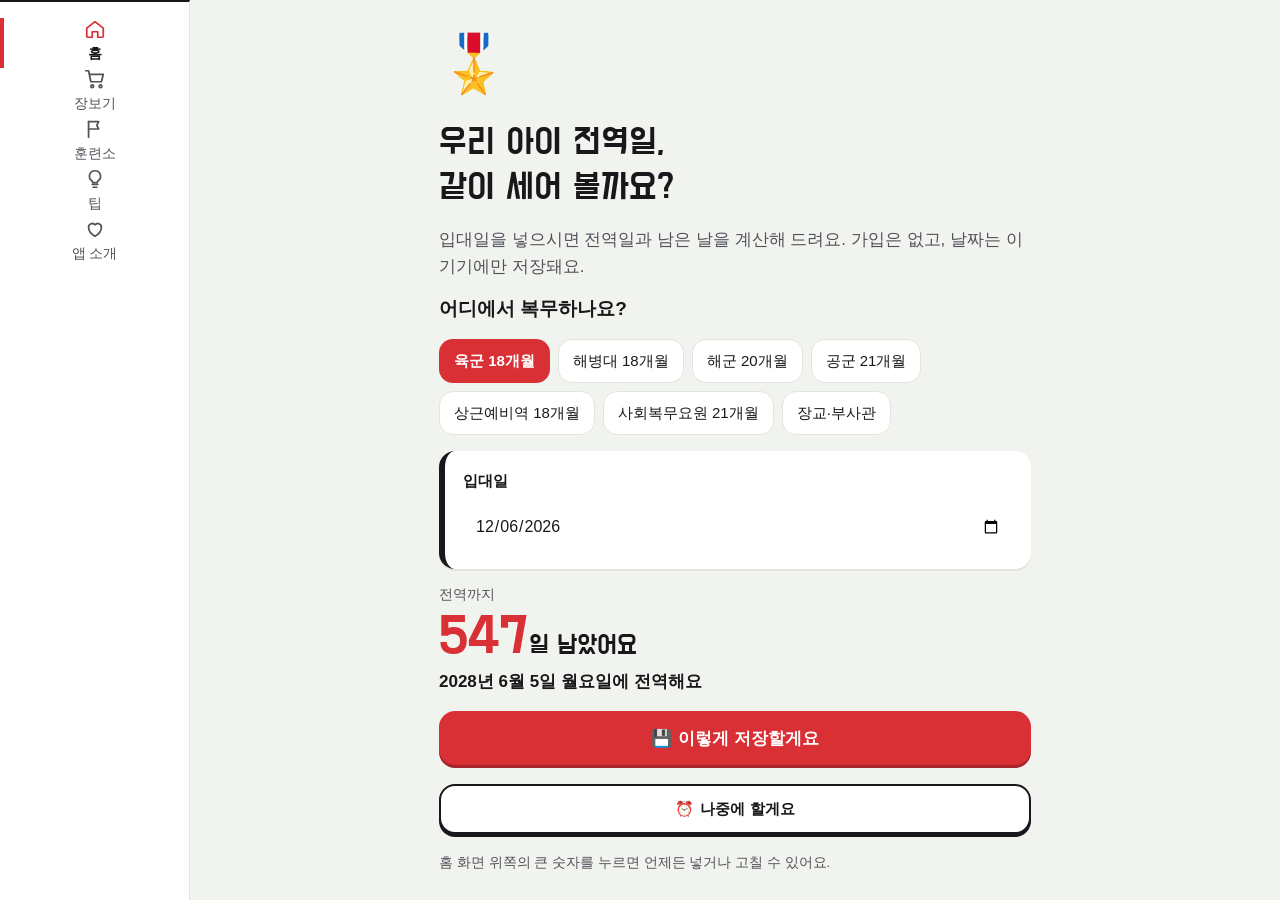
==== index.html @ 21e15c32 "자료 2026110808판 올림" ====
<!DOCTYPE html>
<html lang="ko">
<head>
<meta charset="utf-8">
<meta name="viewport" content="width=device-width, initial-scale=1">
<title>아들아사랑해: 영외마트와 전역일 안내</title>
<meta name="description" content="군에 간 자녀 덕분에 부모님이 이용할 수 있는 영외마트와 전역일을 가입 없이 알려주는 무료 민간 안내 앱입니다.">
<meta name="theme-color" content="#F1F3EE">
<meta name="referrer" content="no-referrer">
<link rel="manifest" href="manifest.webmanifest">
<link rel="apple-touch-icon" href="icons/icon-180.png">
<link rel="icon" href="icons/icon-192.png">
<link rel="stylesheet" href="style.css">
</head>
<body>
<a class="skip" href="#view">본문으로 건너뛰기</a>
<nav id="tabs" aria-label="메뉴"></nav>
<main id="view" tabindex="-1"><p>불러오는 중이에요.</p></main>
<noscript><p>이 앱을 쓰려면 브라우저의 자바스크립트를 켜 주세요.</p></noscript>
<script type="module" src="app.js"></script>
</body>
</html>
---- style.css ----
/* 초안 3 "전역 달력": 흰 바탕, 먹색 글씨, 달력 빨강 하나. 제목과 큰 숫자는 Do Hyeon(OFL, fonts/OFL.txt). */
@font-face { font-family: "Do Hyeon"; src: url("fonts/DoHyeon-Regular.ttf") format("truetype"); font-display: swap; }
:root {
  color-scheme: light;
  --ground: #FFFFFF;
  --surface: #F4F4F5;
  --ink: #18181B;
  --graphite: #18181B;
  --muted: #52525B;
  --accent: #D93036;
  --track: #E4E4E7;
  --closed: #A5321F;
  --sans: "Apple SD Gothic Neo", "Malgun Gothic", "Noto Sans KR", sans-serif;
  --display: "Do Hyeon", var(--sans);
}
* { box-sizing: border-box; }
html { -webkit-text-size-adjust: 100%; }
body { margin: 0; background: var(--ground); color: var(--ink); font: 400 17px/1.6 var(--sans); word-break: keep-all; overflow-wrap: anywhere; padding-bottom: calc(68px + env(safe-area-inset-bottom)); }
h1, h2, h3, p, dl, dd { margin: 0; }
a { color: inherit; }
button, input, select, textarea { font: inherit; color: inherit; }
:focus-visible { outline: 3px solid var(--graphite); outline-offset: 2px; }
h1:focus { outline: none; }
#view { max-width: 640px; margin: 0 auto; padding: 16px 18px; display: grid; gap: 12px; }
#view:focus { outline: none; }
#view > * { min-width: 0; }
h1 { font-family: var(--display); font-weight: 400; font-size: 32px; line-height: 1.25; }
h2 { font-weight: 700; font-size: 19px; line-height: 1.4; }
h3 { font-weight: 700; font-size: 17px; line-height: 1.45; }
.section { margin-top: 6px; }
small { display: block; font-size: 13.5px; line-height: 1.5; color: var(--muted); }
.sr { position: absolute; width: 1px; height: 1px; overflow: hidden; clip-path: inset(50%); }
.skip { position: absolute; left: -999px; background: #fff; padding: 8px 12px; z-index: 10; }
.skip:focus { left: 8px; top: 8px; }
#tabs { position: fixed; left: 0; right: 0; bottom: 0; z-index: 5; display: flex; background: var(--ground); border-top: 1px solid var(--track); padding-bottom: env(safe-area-inset-bottom); }
#tabs a { flex: 1; display: flex; align-items: center; justify-content: center; min-height: 58px; font-size: 15px; text-decoration: none; color: var(--muted); }
#tabs a[aria-current=page] { color: var(--ink); font-weight: 700; box-shadow: inset 0 3px 0 var(--accent); }
.card { background: var(--surface); padding: 18px; border-radius: 24px; display: grid; gap: 10px; }
.card > * { min-width: 0; }
.card.hero { border-radius: 28px; padding: 22px 20px; gap: 12px; text-decoration: none; }
.card.hero h1, .card.hero h2 { font-family: var(--display); font-weight: 400; font-size: 30px; }
.top { display: flex; justify-content: space-between; align-items: center; gap: 10px; }
.top p { font-weight: 500; }
.badge { display: inline-flex; align-items: center; min-height: 44px; padding: 0 16px; border-radius: 22px; background: var(--graphite); color: #fff; text-decoration: none; font-size: 15px; font-weight: 700; font-variant-numeric: tabular-nums; white-space: nowrap; }
.big { font-weight: 700; font-size: 38px; line-height: 1.2; font-variant-numeric: tabular-nums; }
.big.long { font-size: 22px; }
.back { display: inline-flex; align-items: center; min-height: 44px; font-weight: 700; font-size: 15px; text-decoration: none; justify-self: start; }
.row { background: var(--surface); border-radius: 20px; padding: 14px 18px; display: grid; gap: 6px; text-decoration: none; }
.row-head { display: flex; justify-content: space-between; gap: 8px; align-items: baseline; }
.row-head b { font-size: 17px; }
.row-head span span { font-size: 13px; color: var(--muted); margin-left: 8px; font-weight: 400; }
.time { font-size: 15px; font-variant-numeric: tabular-nums; white-space: nowrap; }
.status { display: block; font-size: 15px; }
.status.closed, .headline.closed { color: var(--closed); font-weight: 700; }
.status.check { font-weight: 700; }
.headline { font-weight: 500; }
.bar { position: relative; display: block; height: 18px; border-radius: 6px; overflow: hidden; background: var(--track); }
.bar.thin { height: 8px; border-radius: 4px; }
.bar.mid { height: 10px; border-radius: 4px; }
.bar i { position: absolute; top: 0; bottom: 0; background: var(--accent); }
.bar i.active { background: var(--graphite); }
.entry { display: grid; gap: 4px; font-size: 15px; }
.entry div { display: flex; justify-content: space-between; gap: 8px; font-variant-numeric: tabular-nums; }
.entry b { font-weight: 700; }
.axis { display: flex; justify-content: space-between; font-size: 13px; color: var(--muted); }
.btn { display: flex; align-items: center; justify-content: center; width: 100%; min-height: 54px; padding: 10px 12px; border: 0; border-radius: 18px; background: var(--graphite); color: #fff; font-weight: 700; text-align: center; text-decoration: none; cursor: pointer; }
.btn.accent { background: var(--accent); color: #fff; }
.btn.outline { background: var(--surface); color: var(--ink); min-height: 50px; font-size: 15px; }
.btn[disabled] { opacity: .6; cursor: default; }
.pair { display: grid; grid-template-columns: repeat(2, minmax(0, 1fr)); gap: 10px; }
.opt { display: block; width: 100%; min-height: 54px; padding: 12px 16px; border: 0; border-radius: 18px; background: var(--surface); font-weight: 700; text-align: left; cursor: pointer; }
.opt[aria-pressed=true] { background: var(--graphite); color: #fff; }
.field, .form label { display: block; font-weight: 700; font-size: 15px; }
#view > input[type=search], .form input, .form select, .form textarea { display: block; width: 100%; min-height: 48px; padding: 8px 12px; border: 0; border-radius: 14px; background: var(--surface); font-size: 16px; }
.form input, .form select, .form textarea { background: var(--ground); }
[aria-invalid=true] { outline: 2px solid var(--closed); }
.chips { display: flex; flex-wrap: wrap; gap: 8px; }
.chips button { min-height: 44px; padding: 4px 14px; border: 0; border-radius: 14px; background: var(--surface); font-weight: 500; font-size: 15px; cursor: pointer; }
.form .chips button { background: var(--ground); }
.chips button[aria-pressed=true], .form .chips button[aria-pressed=true] { background: var(--accent); color: #fff; font-weight: 700; }
.notice { padding: 11px 12px; border-radius: 14px; background: #FDE9E4; color: var(--closed); font-weight: 500; font-size: 15px; }
.notice.caution { background: #FFF0E2; color: #5A2E0A; }
dd { white-space: pre-line; font-size: 15px; }
dt { font-size: 13.5px; font-weight: 700; margin-top: 10px; color: var(--muted); }
dt:first-child { margin-top: 0; }
.town { border-top: 1px solid var(--track); padding: 8px 0 0; font-weight: 700; }
@media (min-width: 860px) {
  body { padding: 0 0 0 190px; }
  #tabs { top: 0; right: auto; bottom: auto; height: 100vh; width: 190px; flex-direction: column; border-top: 0; border-right: 1px solid var(--track); padding: 16px 0; }
  #tabs a { flex: none; justify-content: flex-start; padding: 0 20px; min-height: 50px; }
  #tabs a[aria-current=page] { box-shadow: inset 4px 0 0 var(--accent); }
  #view { padding: 24px; }
}
.tip { background: var(--surface); border-radius: 20px; padding: 14px 18px; }
.tip summary { font-weight: 700; cursor: pointer; min-height: 28px; }
.tip[open] summary { margin-bottom: 8px; }
.tip small { margin-top: 8px; }
.text-link { display: inline-flex; align-items: center; min-height: 40px; font-weight: 700; font-size: 15px; }
.on-dark { color: #fff; font-weight: 500; }

/* 홈 위쪽 전역 숫자 */
.dday { display: grid; gap: 2px; padding: 6px 2px; text-decoration: none; }
.dday .lead, .dday .tail { font-size: 15px; color: var(--muted); }
.dday .num { font-family: var(--display); font-size: 88px; line-height: 1; color: var(--accent); font-variant-numeric: tabular-nums; }
.dday .num em { font-style: normal; font-size: 36px; color: var(--ink); }
.dday .word { font-family: var(--display); font-size: 32px; line-height: 1.2; }
.big { font-family: var(--display); font-weight: 400; color: var(--accent); }
.big.long { color: var(--ink); }
/* 처음 열 때 */
.welcome h1 { font-size: 36px; margin-top: 12px; }
.welcome .lede { color: var(--muted); }
.welcome .result { display: grid; gap: 2px; }
.welcome .result .num { font-family: var(--display); font-size: 56px; line-height: 1.05; color: var(--accent); font-variant-numeric: tabular-nums; }
.welcome .result .num em { font-style: normal; font-size: 26px; color: var(--ink); }
#tabs a { flex-direction: column; gap: 2px; }
#tabs svg { width: 22px; height: 22px; }
.card.link h2 { font-size: 17px; }
.card.link .btn.open { background: var(--ground); border: 1.5px solid var(--track); min-height: 44px; }
.card.camp { text-decoration: none; }
.card.camp h2 small { display: inline; margin-left: 6px; }
.card h2.hi { color: var(--accent); }
.unit summary small { display: inline; margin-left: 6px; }
.unit .btn.open { background: var(--ground); border: 1.5px solid var(--track); min-height: 44px; }
.em { margin-right: 6px; }
.big-emoji { font-size: 56px; line-height: 1; margin: 12px 0 0; }

/* 앱 소개 탭 */
.story { display: grid; gap: 10px; margin-bottom: 8px; }
.story .display { font-family: var(--display); font-weight: 400; font-size: 32px; line-height: 1.2; margin: 0; }
.story p { margin: 0; line-height: 1.65; }
.card .question { color: var(--accent); font-weight: 600; margin: 0; }
.card textarea { display: block; width: 100%; min-height: 110px; padding: 10px 12px; border: 0; border-radius: 12px; background: var(--ground); font-size: 16px; resize: vertical; }
#tabs a { font-size: 14px; }
.visits { margin: 6px 0 0; padding: 10px 14px; border-radius: 14px; background: var(--surface); font-size: 15px; }
.visits b { color: var(--accent); font-variant-numeric: tabular-nums; }

/* ── 시안 3 "찢는 달력" (2026-11-08 선택). 위의 기본값을 덮어쓴다. 앱의 Theme과 같은 색. ── */
:root { --paper: #F1F3EE; --card-line: #E2E5DD; --accent-deep: #A5232A; --sticker: #FFE45C; --surface: #F1F3EE; }
body { background: var(--paper); }
.card, .row, .tip { position: relative; background: var(--ground); border-radius: 16px; border-left: 6px solid var(--ink); box-shadow: 0 2px 0 var(--card-line); }
.card.hero { border-radius: 16px; }
.card.saved { margin-top: 8px; }
.sticker { position: absolute; right: -4px; top: -12px; transform: rotate(8deg); background: var(--sticker); color: var(--ink); padding: 3px 10px; border-radius: 6px; font-size: 12px; font-weight: 700; box-shadow: 0 2px 4px rgba(0,0,0,.12); }
.btn { border-radius: 16px; box-shadow: 0 3px 0 #000; margin-bottom: 3px; transition: transform .05s, box-shadow .05s; }
.btn.accent { box-shadow: 0 3px 0 var(--accent-deep); }
.btn.outline { background: var(--ground); border: 2px solid var(--ink); box-shadow: 0 3px 0 var(--ink); }
.btn:active { transform: translateY(3px); box-shadow: 0 0 0 transparent; }
.card .btn.open, .card.link .btn.open, .unit .btn.open { background: var(--paper); border: 1.5px solid var(--card-line); box-shadow: none; margin-bottom: 0; }
.chips button { background: var(--ground); border: 1.5px solid var(--card-line); }
.chips button[aria-pressed=true] { border-color: transparent; }
.card textarea { background: var(--paper); }
#view > input[type=search] { background: var(--ground); box-shadow: inset 0 0 0 1.5px var(--card-line); }
#tabs { border-top: 2px solid var(--ink); }
#tabs a[aria-current=page] svg { color: var(--accent); }

/* 홈 위쪽 달력 한 장 */
.dday { position: relative; display: block; margin: 14px 0 12px; padding: 0; color: var(--ink); text-decoration: none; }
.dday .page, .dday .head { position: relative; z-index: 1; }
.dday .head { display: flex; justify-content: space-between; gap: 8px; padding: 20px 16px 9px; background: var(--accent); color: #fff; font-weight: 700; font-size: 15px; border-radius: 8px 8px 0 0; }
.dday .page { display: grid; justify-items: center; gap: 6px; padding: 12px 16px 20px; background: var(--ground); border-radius: 0 0 16px 16px; text-align: center; background-image: linear-gradient(90deg, var(--track) 50%, transparent 0); background-size: 11px 2px; background-repeat: repeat-x; background-position: 0 calc(100% - 6px); }
.dday::before, .dday::after { content: ""; position: absolute; left: 6px; right: 6px; bottom: -5px; height: 40px; background: var(--ground); border: 1.5px solid var(--card-line); border-radius: 0 0 16px 16px; }
.dday::after { left: 12px; right: 12px; bottom: -10px; z-index: -1; }
.dday::before { z-index: 0; }
.dday .rings { position: absolute; z-index: 2; top: -10px; left: 30px; right: 30px; display: flex; justify-content: space-around; }
.dday .rings i { width: 10px; height: 24px; border-radius: 6px; background: linear-gradient(90deg, #8C8C92, #E4E4E7, #8C8C92); }
.dday .num { font-size: 104px; color: var(--ink); }
.dday .num em { font-size: 38px; color: var(--accent); }
.dday .tail { font-size: 15px; color: var(--muted); }
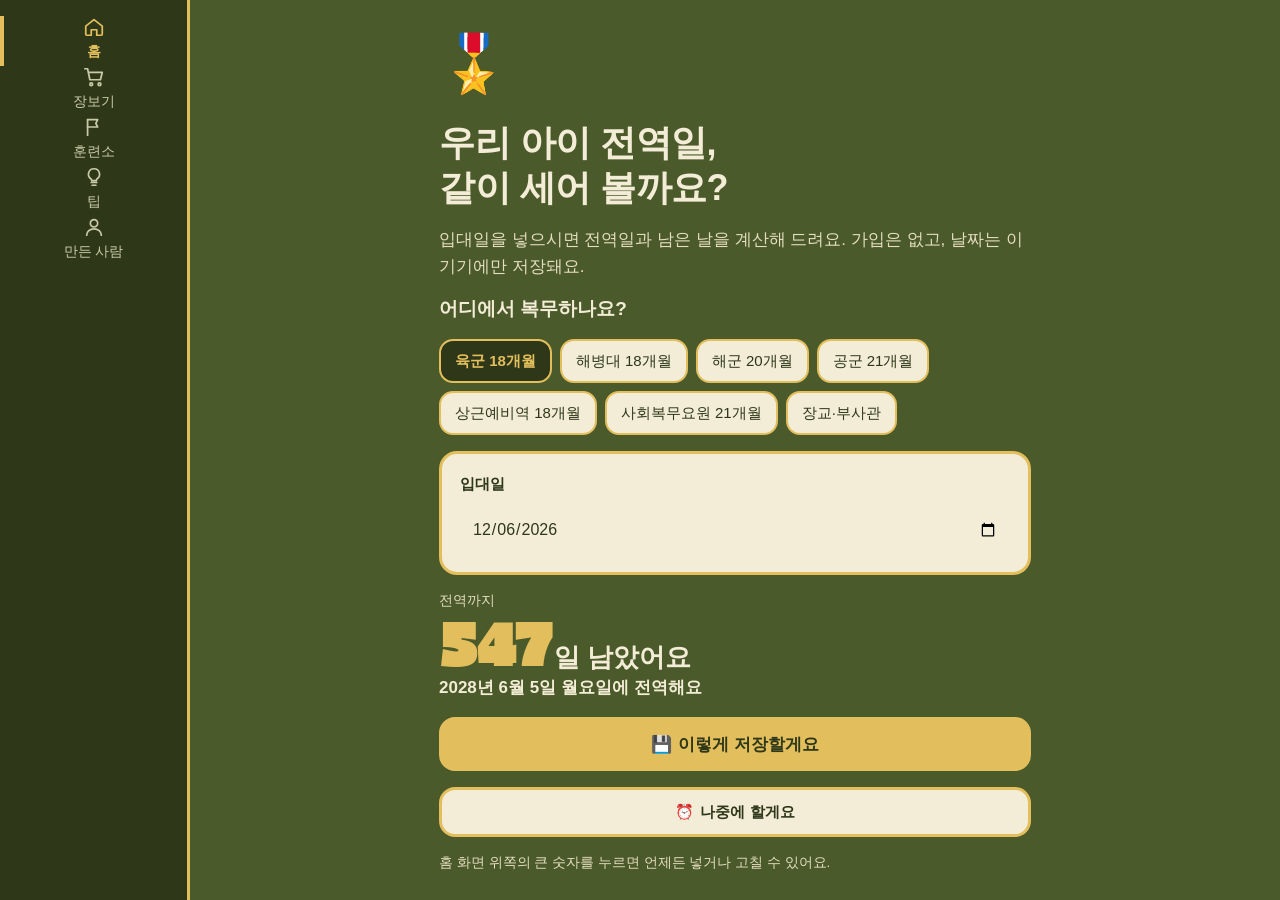
==== commit 570b97d7: "자료 2026110808판 올림" ====
--- a/index.html
+++ b/index.html
@@ -5,7 +5,7 @@
 <meta name="viewport" content="width=device-width, initial-scale=1">
 <title>아들아사랑해: 영외마트와 전역일 안내</title>
 <meta name="description" content="군에 간 자녀 덕분에 부모님이 이용할 수 있는 영외마트와 전역일을 가입 없이 알려주는 무료 민간 안내 앱입니다.">
-<meta name="theme-color" content="#F1F3EE">
+<meta name="theme-color" content="#2E3819">
 <meta name="referrer" content="no-referrer">
 <link rel="manifest" href="manifest.webmanifest">
 <link rel="apple-touch-icon" href="icons/icon-180.png">
--- a/style.css
+++ b/style.css
@@ -166,3 +166,83 @@
 .dday .num { font-size: 104px; color: var(--ink); }
 .dday .num em { font-size: 38px; color: var(--accent); }
 .dday .tail { font-size: 15px; color: var(--muted); }
+
+/* ── 2판 5번 "계급장 오르기" (2026-11-11 선택). 위의 기본값을 덮어쓴다. 앱의 Theme과 같은 색.
+   올리브 바탕 위 글씨는 광목색, 광목 칸 안 글씨는 짙은 국방색. 큰 숫자는 가석체(OFL, fonts/OFL-GasoekOne.txt). ── */
+@font-face { font-family: "Gasoek One"; src: url("fonts/GasoekOne-Regular.ttf") format("truetype"); font-display: swap; }
+:root { --olive: #4B5A2A; --deep: #2E3819; --brass: #E3BE5C; --cream: #F3ECD6; --khaki: #E4DDBF;
+  --ground: var(--cream); --paper: var(--olive); --surface: var(--cream); --ink: #2E3819; --graphite: #2E3819; --muted: #5C6340;
+  --accent: #4B5A2A; --accent-deep: #2E3819; --track: #E0D8BC; --card-line: #C9C1A0; --sticker: var(--brass); --number: "Gasoek One", var(--display); }
+body { background: var(--olive); }
+#view { color: var(--cream); --muted: var(--khaki); }
+#view h1, #view > h2, .on-olive { color: var(--cream); font-family: var(--sans); font-weight: 900; letter-spacing: -0.5px; }
+#view > h2.on-olive { font-size: 18px; margin-top: 4px; }
+.back { color: var(--khaki); }
+.card, .row, .tip, details.unit, .visits { color: var(--ink); --muted: #5C6340; background: var(--cream); border: 3px solid var(--brass); border-left-width: 3px; border-radius: 18px; box-shadow: none; }
+.card h2, .card h3, .row-head b { font-weight: 900; }
+.card.hero h2 { font-family: var(--sans); font-weight: 900; font-size: 26px; }
+.bar i { background: var(--olive); }
+.bar i.active { background: #B8862B; }
+.btn { background: var(--deep); color: var(--cream); border: 3px solid var(--brass); box-shadow: none; margin-bottom: 0; }
+.btn.accent { background: var(--brass); color: var(--deep); border-color: var(--brass); box-shadow: none; font-weight: 900; }
+.btn.outline { background: var(--cream); color: var(--ink); border: 3px solid var(--brass); box-shadow: none; }
+.btn:active { transform: translateY(2px); }
+.card .btn { border-color: var(--deep); }
+.card .btn.accent { border-color: var(--deep); }
+.on-dark { color: var(--cream); }
+.chips button { background: var(--cream); color: var(--ink); border: 2px solid var(--brass); }
+.chips button[aria-pressed=true], .form .chips button[aria-pressed=true] { background: var(--deep); color: var(--brass); border-color: var(--brass); }
+#view > input[type=search], .opt { background: var(--cream); color: var(--ink); box-shadow: inset 0 0 0 3px var(--brass); }
+.opt[aria-pressed=true] { background: var(--deep); color: var(--brass); }
+.notice { border: 2px solid currentColor; }
+#tabs { background: var(--deep); border-top: 3px solid var(--brass); }
+#tabs a { color: #C9C9A9; }
+#tabs a[aria-current=page] { color: var(--brass); font-weight: 800; box-shadow: inset 0 4px 0 var(--brass); }
+#tabs a[aria-current=page] svg { color: var(--brass); }
+@media (min-width: 860px) { #tabs { border-top: 0; border-right: 3px solid var(--brass); } #tabs a[aria-current=page] { box-shadow: inset 4px 0 0 var(--brass); } }
+.sticker { background: var(--brass); color: var(--deep); }
+.big { font-family: var(--number); color: var(--olive); }
+
+/* 홈 위쪽: 남은 날과 계급장 */
+.dday { display: grid; gap: 10px; margin: 4px 0 2px; padding: 16px; background: var(--deep); color: var(--cream); border: 3px solid var(--brass); border-radius: 20px; text-decoration: none; }
+.dday::before, .dday::after { content: none; }
+.dday .top { display: flex; justify-content: space-between; align-items: flex-end; gap: 10px; }
+.dday .lead { display: grid; gap: 2px; font-size: 14px; color: var(--khaki); }
+.dday .lead b { font-size: 16px; color: var(--cream); }
+.dday .num { font-family: var(--number); font-size: 84px; line-height: .85; color: var(--brass); }
+.dday .word { font-family: var(--sans); font-weight: 900; font-size: 24px; color: var(--brass); text-align: right; }
+.dday .tail { font-size: 14px; color: var(--khaki); text-align: left; }
+.dday .ranks { display: grid; grid-template-columns: repeat(4, minmax(0, 1fr)); text-align: center; }
+.dday .ranks > span { display: grid; justify-items: center; gap: 3px; }
+.dday .ranks b { font-size: 14px; color: var(--cream); }
+.dday .ranks small { font-size: 11.5px; color: var(--khaki); }
+.dday .chev { display: flex; flex-direction: column; justify-content: flex-end; gap: 3px; height: 34px; }
+.dday .chev i { display: block; width: 30px; height: 5px; border-radius: 2px; background: #7A8752; }
+.dday .chev.on i { background: var(--brass); }
+.dday .progress { display: block; height: 8px; border-radius: 4px; background: #55633A; overflow: hidden; }
+.dday .progress i { display: block; height: 100%; background: var(--brass); }
+
+/* 홈 바로가기 세 칸 */
+.tiles { display: grid; grid-template-columns: repeat(3, minmax(0, 1fr)); gap: 10px; }
+.tile { display: flex; flex-direction: column; justify-content: space-between; gap: 8px; min-height: 92px; padding: 12px; border: 3px solid var(--brass); border-radius: 18px; text-decoration: none; font-weight: 900; font-size: 15px; }
+.tile span { font-size: 30px; line-height: 1; }
+.tile.brass { background: var(--brass); color: var(--deep); }
+.tile.cream { background: var(--cream); color: var(--deep); }
+.tile.deep { background: var(--deep); color: var(--cream); }
+
+/* 만든 사람 탭 */
+.maker { display: flex; align-items: center; gap: 14px; margin-top: 6px; }
+.maker .avatar { display: flex; align-items: center; justify-content: center; flex: none; width: 68px; height: 68px; border-radius: 50%; background: var(--cream); border: 3px solid var(--brass); font-size: 36px; }
+.maker h1 { font-size: 24px; line-height: 1.2; }
+.maker p { color: var(--khaki); font-size: 15px; }
+.card.coffee { background: var(--deep); color: var(--cream); --muted: var(--khaki); }
+.card.coffee h2 { color: var(--cream); font-size: 22px; }
+.coffee-head { display: flex; align-items: center; gap: 12px; }
+.coffee-head > span:first-child { font-size: 46px; line-height: 1; }
+.card.coffee .btn.accent { border-color: var(--brass); }
+.card.story h2 { font-size: 20px; }
+.card .question { color: #6B5A1E; }
+.visits b { color: var(--olive); }
+/* 처음 화면: 올리브 바탕 위 결과 숫자 */
+.welcome .result .num { font-family: var(--number); color: var(--brass); }
+.welcome .result .num em { color: var(--cream); font-family: var(--sans); font-weight: 900; }
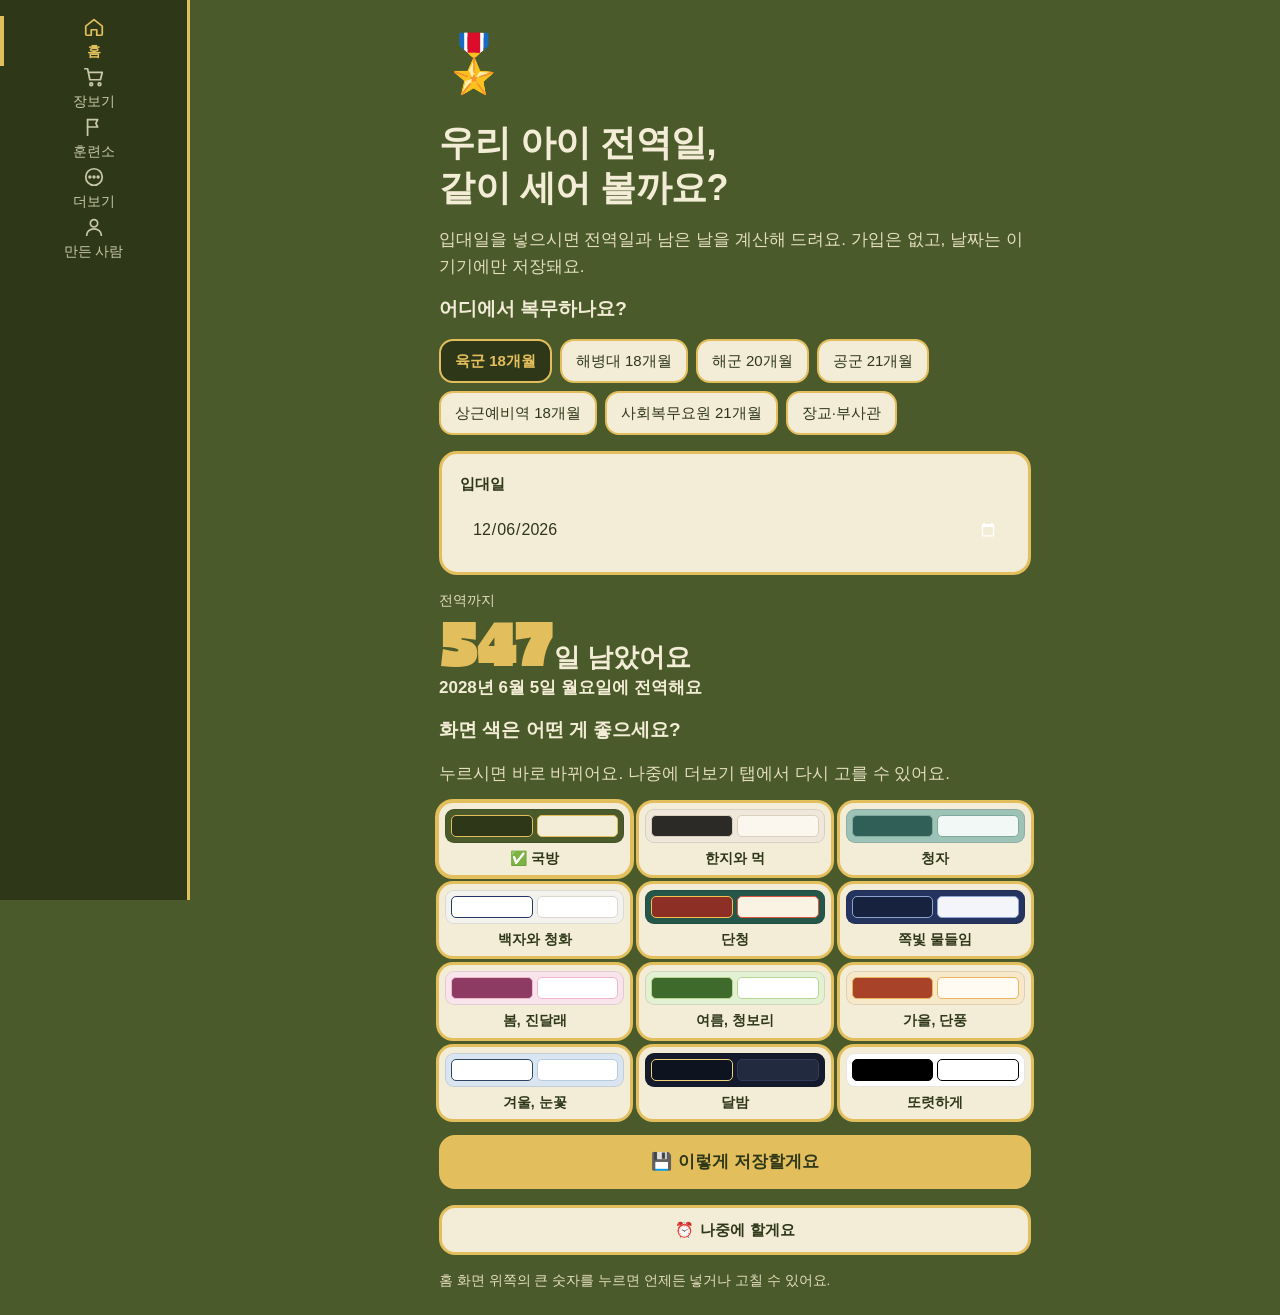
==== commit acfafe38: "자료 2026112002판 올림" ====
--- a/index.html
+++ b/index.html
@@ -3,19 +3,41 @@
 <head>
 <meta charset="utf-8">
 <meta name="viewport" content="width=device-width, initial-scale=1">
-<title>아들아사랑해: 영외마트와 전역일 안내</title>
-<meta name="description" content="군에 간 자녀 덕분에 부모님이 이용할 수 있는 영외마트와 전역일을 가입 없이 알려주는 무료 민간 안내 앱입니다.">
+<title>Love You, Son: 군마트·영외마트 시간과 전역일, 훈련소 안내</title>
+<meta name="description" content="군인 자녀를 둔 부모님을 위한 무료 안내 앱. 전국 군마트(영외마트, PX) 122곳 여는 시간과 이용 자격, 입대 준비물, 훈련소 수료식, 전역일 계산을 가입 없이 알려 드려요.">
 <meta name="theme-color" content="#2E3819">
 <meta name="referrer" content="no-referrer">
+<link rel="canonical" href="https://bonggisam.github.io/">
+<meta property="og:type" content="website">
+<meta property="og:locale" content="ko_KR">
+<meta property="og:site_name" content="Love You, Son">
+<meta property="og:title" content="Love You, Son: 군마트·영외마트 시간과 전역일, 훈련소 안내">
+<meta property="og:description" content="군인 자녀를 둔 부모님을 위한 무료 안내 앱. 전국 군마트(영외마트, PX) 122곳 여는 시간과 이용 자격, 입대 준비물, 훈련소 수료식, 전역일 계산을 가입 없이 알려 드려요.">
+<meta property="og:url" content="https://bonggisam.github.io/">
+<meta property="og:image" content="https://bonggisam.github.io/icons/icon-512.png">
+<meta property="og:image:width" content="512">
+<meta property="og:image:height" content="512">
+<meta property="og:image:alt" content="Love You, Son 앱 아이콘">
+<meta name="twitter:card" content="summary">
+<script type="application/ld+json">{"@context":"https://schema.org","@type":"WebApplication","name":"Love You, Son","alternateName":"아들아사랑해","url":"https://bonggisam.github.io/","applicationCategory":"ReferenceApplication","operatingSystem":"iOS, Android, Web","inLanguage":"ko","isAccessibleForFree":true,"description":"군인 자녀를 둔 부모님을 위한 무료 안내 앱. 전국 군마트(영외마트, PX) 122곳 여는 시간과 이용 자격, 입대 준비물, 훈련소 수료식, 전역일 계산을 가입 없이 알려 드려요."}</script>
 <link rel="manifest" href="manifest.webmanifest">
 <link rel="apple-touch-icon" href="icons/icon-180.png">
-<link rel="icon" href="icons/icon-192.png">
+<link rel="icon" href="favicon.ico" sizes="32x32">
+<link rel="icon" href="icons/icon-192.png" type="image/png">
 <link rel="stylesheet" href="style.css">
 </head>
 <body>
 <a class="skip" href="#view">본문으로 건너뛰기</a>
 <nav id="tabs" aria-label="메뉴"></nav>
-<main id="view" tabindex="-1"><p>불러오는 중이에요.</p></main>
+<main id="view" tabindex="-1"><p>불러오는 중이에요.</p>
+<h1>군마트·영외마트 시간과 전역일, 훈련소 안내</h1>
+<p>Love You, Son(아들아사랑해)은 군에 아이를 보낸 부모님을 위한 무료 안내 앱이에요. 국군복지단 등 공개된 공식 자료를 정리했고, 정부 공식 앱은 아니에요.</p>
+<ul>
+<li>군마트(영외마트, PX) 전국 122곳의 오늘 여는 시간, 쉬는 날, 현역 가족 입장 시간</li>
+<li>부모님 영외마트 이용 자격, 처음 가실 때 챙길 가족관계증명서와 신분증</li>
+<li>입대일로 전역일과 남은 날 계산(육군, 해군, 해병대, 공군)</li>
+<li>입대 준비물, 육군훈련소와 신병교육대 수료식, 편지와 소포, 면회와 휴가 팁</li>
+</ul></main>
 <noscript><p>이 앱을 쓰려면 브라우저의 자바스크립트를 켜 주세요.</p></noscript>
 <script type="module" src="app.js"></script>
 </body>
--- a/style.css
+++ b/style.css
@@ -167,82 +167,204 @@
 .dday .num em { font-size: 38px; color: var(--accent); }
 .dday .tail { font-size: 15px; color: var(--muted); }
 
+
 /* ── 2판 5번 "계급장 오르기" (2026-11-11 선택). 위의 기본값을 덮어쓴다. 앱의 Theme과 같은 색.
-   올리브 바탕 위 글씨는 광목색, 광목 칸 안 글씨는 짙은 국방색. 큰 숫자는 가석체(OFL, fonts/OFL-GasoekOne.txt). ── */
+   2026-11-17부터 화면 디자인 12가지를 고를 수 있어 색을 --t-* 칸으로 나눴다. 기본값은 1번 국방(바로 아래 :root).
+   다른 디자인을 고르면 themes.js의 applyTheme가 --t-* 값을 바꾼다. 칸 이름은 themes.js 맨 위에 적어 두었다.
+   큰 숫자는 가석체(OFL, fonts/OFL-GasoekOne.txt). ── */
 @font-face { font-family: "Gasoek One"; src: url("fonts/GasoekOne-Regular.ttf") format("truetype"); font-display: swap; }
-:root { --olive: #4B5A2A; --deep: #2E3819; --brass: #E3BE5C; --cream: #F3ECD6; --khaki: #E4DDBF;
-  --ground: var(--cream); --paper: var(--olive); --surface: var(--cream); --ink: #2E3819; --graphite: #2E3819; --muted: #5C6340;
-  --accent: #4B5A2A; --accent-deep: #2E3819; --track: #E0D8BC; --card-line: #C9C1A0; --sticker: var(--brass); --number: "Gasoek One", var(--display); }
-body { background: var(--olive); }
-#view { color: var(--cream); --muted: var(--khaki); }
-#view h1, #view > h2, .on-olive { color: var(--cream); font-family: var(--sans); font-weight: 900; letter-spacing: -0.5px; }
+:root {
+  --t-page: #4B5A2A; --t-bg: #4B5A2A; --t-bar: #2E3819; --t-bar-ink: #F3ECD6; --t-card: #F3ECD6; --t-edge: #E3BE5C; --t-edge-w: 3px;
+  --t-ink: #2E3819; --t-muted: #5C6340; --t-on-bg: #F3ECD6; --t-on-bg-muted: #E4DDBF;
+  --t-hero: #2E3819; --t-hero-ink: #F3ECD6; --t-hero-sub: #E4DDBF; --t-hero-edge: #E3BE5C; --t-hero-track: #7A8752; --t-hero-track2: #55633A; --t-big: #E3BE5C;
+  --t-accent: #4B5A2A; --t-accent-ink: #4B5A2A; --t-track: #E0D8BC; --t-tile1: #E3BE5C; --t-tile1-ink: #2E3819;
+  --t-btn: #2E3819; --t-btn-ink: #F3ECD6; --t-btn-on: #E3BE5C; --t-tab: #2E3819; --t-tab-ink: #C9C9A9; --t-tab-on: #E3BE5C; --t-ring: #E3BE5C;
+  --t-tag: #F6E3A6; --t-closed: #A5321F; --t-surface: #E9E2C8; --t-card-line: #C9C1A0; --t-num-w: 400;
+  --ground: var(--t-card); --paper: var(--t-bg); --surface: var(--t-card); --ink: var(--t-ink); --graphite: var(--t-btn); --muted: var(--t-muted);
+  --accent: var(--t-accent); --accent-deep: var(--t-btn); --track: var(--t-track); --card-line: var(--t-card-line); --sticker: var(--t-tile1); --closed: var(--t-closed);
+  --number: "Gasoek One", var(--display); }
+body { background: var(--t-page); }
+#view { color: var(--t-on-bg); --muted: var(--t-on-bg-muted); }
+#view h1, #view > h2, .on-olive { color: var(--t-on-bg); font-family: var(--sans); font-weight: 900; letter-spacing: -0.5px; }
 #view > h2.on-olive { font-size: 18px; margin-top: 4px; }
-.back { color: var(--khaki); }
-.card, .row, .tip, details.unit, .visits { color: var(--ink); --muted: #5C6340; background: var(--cream); border: 3px solid var(--brass); border-left-width: 3px; border-radius: 18px; box-shadow: none; }
+.back { color: var(--t-on-bg-muted); }
+.card, .row, .tip, details.unit, .visits { color: var(--t-ink); --muted: var(--t-muted); background: var(--t-card); border: var(--t-edge-w) solid var(--t-edge); border-radius: 18px; box-shadow: none; }
 .card h2, .card h3, .row-head b { font-weight: 900; }
 .card.hero h2 { font-family: var(--sans); font-weight: 900; font-size: 26px; }
-.bar i { background: var(--olive); }
+.bar i { background: var(--t-accent); }
 .bar i.active { background: #B8862B; }
-.btn { background: var(--deep); color: var(--cream); border: 3px solid var(--brass); box-shadow: none; margin-bottom: 0; }
-.btn.accent { background: var(--brass); color: var(--deep); border-color: var(--brass); box-shadow: none; font-weight: 900; }
-.btn.outline { background: var(--cream); color: var(--ink); border: 3px solid var(--brass); box-shadow: none; }
+.btn { background: var(--t-btn); color: var(--t-btn-ink); border: var(--t-edge-w) solid var(--t-edge); box-shadow: none; margin-bottom: 0; }
+.btn.accent { background: var(--t-tile1); color: var(--t-tile1-ink); border-color: var(--t-tile1); box-shadow: none; font-weight: 900; }
+.btn.outline { background: var(--t-card); color: var(--t-ink); border: var(--t-edge-w) solid var(--t-edge); box-shadow: none; }
 .btn:active { transform: translateY(2px); }
-.card .btn { border-color: var(--deep); }
-.card .btn.accent { border-color: var(--deep); }
-.on-dark { color: var(--cream); }
-.chips button { background: var(--cream); color: var(--ink); border: 2px solid var(--brass); }
-.chips button[aria-pressed=true], .form .chips button[aria-pressed=true] { background: var(--deep); color: var(--brass); border-color: var(--brass); }
-#view > input[type=search], .opt { background: var(--cream); color: var(--ink); box-shadow: inset 0 0 0 3px var(--brass); }
-.opt[aria-pressed=true] { background: var(--deep); color: var(--brass); }
-.notice { border: 2px solid currentColor; }
-#tabs { background: var(--deep); border-top: 3px solid var(--brass); }
-#tabs a { color: #C9C9A9; }
-#tabs a[aria-current=page] { color: var(--brass); font-weight: 800; box-shadow: inset 0 4px 0 var(--brass); }
-#tabs a[aria-current=page] svg { color: var(--brass); }
-@media (min-width: 860px) { #tabs { border-top: 0; border-right: 3px solid var(--brass); } #tabs a[aria-current=page] { box-shadow: inset 4px 0 0 var(--brass); } }
-.sticker { background: var(--brass); color: var(--deep); }
-.big { font-family: var(--number); color: var(--olive); }
+.card .btn { border-color: var(--t-btn); }
+.card .btn.accent { border-color: var(--t-btn); }
+.on-dark { color: var(--t-btn-ink); }
+.chips button { background: var(--t-card); color: var(--t-ink); border: 2px solid var(--t-edge); }
+.chips button[aria-pressed=true], .form .chips button[aria-pressed=true] { background: var(--t-btn); color: var(--t-btn-on); border-color: var(--t-edge); }
+#view > input[type=search], .opt { background: var(--t-card); color: var(--t-ink); box-shadow: inset 0 0 0 3px var(--t-edge); }
+.opt[aria-pressed=true] { background: var(--t-btn); color: var(--t-btn-on); }
+.card textarea { background: var(--t-surface); color: var(--t-ink); }
+/* 알림 칸은 어느 디자인에서도 옅은 분홍 바탕에 짙은 빨강 글씨(달밤의 밝은 휴점 빨강을 쓰지 않는다). */
+.notice { border: 2px solid currentColor; color: #A5321F; }
+#tabs { background: var(--t-tab); border-top: 3px solid var(--t-edge); }
+#tabs a { color: var(--t-tab-ink); }
+#tabs a[aria-current=page] { color: var(--t-tab-on); font-weight: 800; box-shadow: inset 0 4px 0 var(--t-tab-on); }
+#tabs a[aria-current=page] svg { color: var(--t-tab-on); }
+@media (min-width: 860px) { #tabs { border-top: 0; border-right: 3px solid var(--t-edge); } #tabs a[aria-current=page] { box-shadow: inset 4px 0 0 var(--t-tab-on); } }
+.sticker { background: var(--t-tile1); color: var(--t-tile1-ink); }
+.big { font-family: var(--number); font-weight: var(--t-num-w); color: var(--t-accent-ink); }
 
 /* 홈 위쪽: 남은 날과 계급장 */
-.dday { display: grid; gap: 10px; margin: 4px 0 2px; padding: 16px; background: var(--deep); color: var(--cream); border: 3px solid var(--brass); border-radius: 20px; text-decoration: none; }
+.dday { display: grid; gap: 10px; margin: 4px 0 2px; padding: 16px; background: var(--t-hero); color: var(--t-hero-ink); border: var(--t-edge-w) solid var(--t-hero-edge); border-radius: 20px; text-decoration: none; }
 .dday::before, .dday::after { content: none; }
 .dday .top { display: flex; justify-content: space-between; align-items: flex-end; gap: 10px; }
-.dday .lead { display: grid; gap: 2px; font-size: 14px; color: var(--khaki); }
-.dday .lead b { font-size: 16px; color: var(--cream); }
-.dday .num { font-family: var(--number); font-size: 84px; line-height: .85; color: var(--brass); }
-.dday .word { font-family: var(--sans); font-weight: 900; font-size: 24px; color: var(--brass); text-align: right; }
-.dday .tail { font-size: 14px; color: var(--khaki); text-align: left; }
+.dday .lead { display: grid; gap: 2px; font-size: 14px; color: var(--t-hero-sub); }
+.dday .lead b { font-size: 16px; color: var(--t-hero-ink); }
+.dday .num { font-family: var(--number); font-weight: var(--t-num-w); font-size: 84px; line-height: .85; color: var(--t-big); }
+.dday .word { font-family: var(--sans); font-weight: 900; font-size: 24px; color: var(--t-big); text-align: right; }
+.dday .tail { font-size: 14px; color: var(--t-hero-sub); text-align: left; }
 .dday .ranks { display: grid; grid-template-columns: repeat(4, minmax(0, 1fr)); text-align: center; }
 .dday .ranks > span { display: grid; justify-items: center; gap: 3px; }
-.dday .ranks b { font-size: 14px; color: var(--cream); }
-.dday .ranks small { font-size: 11.5px; color: var(--khaki); }
+.dday .ranks b { font-size: 14px; color: var(--t-hero-ink); }
+.dday .ranks small { font-size: 11.5px; color: var(--t-hero-sub); }
 .dday .chev { display: flex; flex-direction: column; justify-content: flex-end; gap: 3px; height: 34px; }
-.dday .chev i { display: block; width: 30px; height: 5px; border-radius: 2px; background: #7A8752; }
-.dday .chev.on i { background: var(--brass); }
-.dday .progress { display: block; height: 8px; border-radius: 4px; background: #55633A; overflow: hidden; }
-.dday .progress i { display: block; height: 100%; background: var(--brass); }
+.dday .chev i { display: block; width: 30px; height: 5px; border-radius: 2px; background: var(--t-hero-track); }
+.dday .chev.on i { background: var(--t-big); }
+.dday .progress { display: block; height: 8px; border-radius: 4px; background: var(--t-hero-track2); overflow: hidden; }
+.dday .progress i { display: block; height: 100%; background: var(--t-big); }
 
 /* 홈 바로가기 세 칸 */
 .tiles { display: grid; grid-template-columns: repeat(3, minmax(0, 1fr)); gap: 10px; }
-.tile { display: flex; flex-direction: column; justify-content: space-between; gap: 8px; min-height: 92px; padding: 12px; border: 3px solid var(--brass); border-radius: 18px; text-decoration: none; font-weight: 900; font-size: 15px; }
+.tile { display: flex; flex-direction: column; justify-content: space-between; gap: 8px; min-height: 92px; padding: 12px; border: var(--t-edge-w) solid var(--t-edge); border-radius: 18px; text-decoration: none; font-weight: 900; font-size: 15px; }
 .tile span { font-size: 30px; line-height: 1; }
-.tile.brass { background: var(--brass); color: var(--deep); }
-.tile.cream { background: var(--cream); color: var(--deep); }
-.tile.deep { background: var(--deep); color: var(--cream); }
+.tile.brass { background: var(--t-tile1); color: var(--t-tile1-ink); }
+.tile.cream { background: var(--t-card); color: var(--t-ink); }
 
 /* 만든 사람 탭 */
 .maker { display: flex; align-items: center; gap: 14px; margin-top: 6px; }
-.maker .avatar { display: flex; align-items: center; justify-content: center; flex: none; width: 68px; height: 68px; border-radius: 50%; background: var(--cream); border: 3px solid var(--brass); font-size: 36px; }
+.maker .avatar { display: flex; align-items: center; justify-content: center; flex: none; width: 68px; height: 68px; border-radius: 50%; background: var(--t-card); border: 3px solid var(--t-edge); font-size: 36px; }
 .maker h1 { font-size: 24px; line-height: 1.2; }
-.maker p { color: var(--khaki); font-size: 15px; }
-.card.coffee { background: var(--deep); color: var(--cream); --muted: var(--khaki); }
-.card.coffee h2 { color: var(--cream); font-size: 22px; }
+.maker p { color: var(--t-on-bg-muted); font-size: 15px; }
+.card.coffee { background: var(--t-hero); color: var(--t-hero-ink); --muted: var(--t-hero-sub); border-color: var(--t-hero-edge); }
+.card.coffee h2 { color: var(--t-hero-ink); font-size: 22px; }
 .coffee-head { display: flex; align-items: center; gap: 12px; }
 .coffee-head > span:first-child { font-size: 46px; line-height: 1; }
-.card.coffee .btn.accent { border-color: var(--brass); }
+.card.coffee .btn.accent { border-color: var(--t-hero-edge); }
+.btn.tip { justify-content: flex-start; gap: 10px; }
+.btn.tip b { margin-left: auto; font-variant-numeric: tabular-nums; }
 .card.story h2 { font-size: 20px; }
-.card .question { color: #6B5A1E; }
-.visits b { color: var(--olive); }
-/* 처음 화면: 올리브 바탕 위 결과 숫자 */
-.welcome .result .num { font-family: var(--number); color: var(--brass); }
-.welcome .result .num em { color: var(--cream); font-family: var(--sans); font-weight: 900; }
+.card .question { color: var(--t-accent-ink); }
+.visits b { color: var(--t-accent-ink); }
+/* 처음 화면: 화면 바탕 위 결과 숫자 */
+.welcome .result .num { font-family: var(--number); font-weight: var(--t-num-w); color: var(--t-ring); }
+.welcome .result .num em { color: var(--t-on-bg); font-family: var(--sans); font-weight: 900; }
+
+/* 개인정보처리방침·도움말 페이지(main.doc): 화면 바탕 위라 글씨를 바탕 위 글씨색으로. 표와 칸 안은 칸 글씨색. */
+.doc { color: var(--t-on-bg); --muted: var(--t-on-bg-muted); }
+.doc h1, .doc h2 { color: var(--t-on-bg); font-family: var(--sans); font-weight: 900; }
+.doc a { color: var(--t-ring); }
+.doc table, .doc .card, .doc details { color: var(--t-ink); --muted: var(--t-muted); }
+.doc table a, .doc .card a:not(.btn) { color: var(--t-accent-ink); }
+
+/* 홈 맨 위 그림(수묵화·수채화 12장 중 고른 것). 누르면 그림 고르기로 간다. 앱의 HomeArtBanner와 같다. */
+.art { display: block; border-radius: 24px; overflow: hidden; background: var(--t-card); color: var(--t-ink); text-decoration: none; }
+.art img { display: block; width: 100%; height: auto; aspect-ratio: 1080 / 450; }
+.on-olive-text { color: var(--t-on-bg-muted); }
+.art-grid { display: grid; grid-template-columns: repeat(2, minmax(0, 1fr)); gap: 10px; }
+.art-pick { display: grid; padding: 0; border: 0; border-radius: 16px; overflow: hidden; background: var(--t-card); color: var(--t-ink); text-align: left; cursor: pointer; }
+.art-pick img { display: block; width: 100%; height: auto; aspect-ratio: 1080 / 450; }
+.art-pick span { padding: 7px 10px 9px; font-size: 14px; font-weight: 600; }
+.art-pick[aria-pressed="true"] { box-shadow: 0 0 0 4px var(--t-ring); }
+.art-pick:focus-visible { outline: 3px solid var(--t-on-bg); outline-offset: 3px; }
+
+/* "이런 걸 팔아요"의 상품 이름표. 이름이 길어도 줄바꿈되게 한 개씩 나눈다. 앱의 GoodsCard와 같다. */
+.tags-k { font-size: 14px; font-weight: 700; color: var(--muted); }
+.tags { display: flex; flex-wrap: wrap; gap: 7px; margin: 0; padding: 0; list-style: none; }
+.tags li { background: var(--t-tag); color: var(--t-ink); border: 1.5px solid var(--t-edge); border-radius: 999px; padding: 4px 12px 5px; font-size: 15px; font-weight: 600; line-height: 1.35; overflow-wrap: anywhere; }
+
+/* 화면 디자인 고르기(만든 사람 탭). 칸마다 작은 홈 화면을 그 디자인의 색으로 그린다(--m-* 값은 app.js가 칸에 넣는다). 앱의 ThemePicker와 같다. */
+.theme-grid { display: grid; grid-template-columns: repeat(2, minmax(0, 1fr)); gap: 12px; }
+.theme-pick { display: grid; gap: 7px; align-content: start; padding: 8px 8px 11px; border: 0; border-radius: 18px; background: var(--t-card); color: var(--t-ink); text-align: left; cursor: pointer; box-shadow: 0 0 0 var(--t-edge-w) var(--t-edge); }
+.theme-pick[aria-pressed="true"] { box-shadow: 0 0 0 4px var(--t-ring); }
+.theme-pick:focus-visible { outline: 3px solid var(--t-on-bg); outline-offset: 5px; }
+.theme-pick b { font-size: 16px; line-height: 1.35; padding: 0 2px; }
+.theme-pick small { font-size: 13px; line-height: 1.45; padding: 0 2px; color: var(--t-muted); }
+.mini { display: grid; gap: 5px; padding: 8px 8px 0; border-radius: 12px; overflow: hidden; background: var(--m-page); box-shadow: inset 0 0 0 1px rgba(0, 0, 0, .1); }
+.mini-hero { display: flex; justify-content: space-between; align-items: flex-end; gap: 4px; padding: 7px 8px 6px; border-radius: 9px; background: var(--m-hero); color: var(--m-hero-ink); box-shadow: 0 0 0 1.5px var(--m-hero-edge); font-size: 11px; font-weight: 700; line-height: 1.3; white-space: nowrap; }
+.mini-hero b { font-family: var(--m-num); font-weight: var(--m-num-w); font-size: 26px; line-height: .9; color: var(--m-big); }
+.mini-card { display: grid; gap: 5px; padding: 6px 8px 7px; border-radius: 9px; background: var(--m-card); color: var(--m-ink); box-shadow: 0 0 0 1.5px var(--m-edge); font-size: 11px; font-weight: 700; }
+.mini-card i { display: block; height: 5px; border-radius: 3px; background: linear-gradient(90deg, var(--m-track) 18%, var(--m-accent) 18% 76%, var(--m-track) 76%); }
+.mini-tiles { display: grid; grid-template-columns: repeat(2, minmax(0, 1fr)); gap: 5px; }
+.mini-tiles i { display: block; height: 18px; border-radius: 6px; box-shadow: 0 0 0 1.5px var(--m-edge); background: var(--m-card); }
+.mini-tiles i:first-child { background: var(--m-tile1); }
+.mini-tab { display: flex; justify-content: space-around; margin: 2px -8px 0; padding: 4px 0 5px; background: var(--m-tab); }
+.mini-tab i { display: block; width: 14px; height: 4px; border-radius: 2px; background: var(--m-tab-ink); opacity: .7; }
+.mini-tab i:first-child { background: var(--m-tab-on); opacity: 1; }
+
+/* ── 홈 한 화면(2026-11-17): 휴대폰 한 화면에 그림, 남은 날, 저장한 마트, 바로가기 네 칸이 다 보이게 줄였다. 앱의 HomeView와 같다. ── */
+#view:has(> .dday) { gap: 10px; padding-top: 12px; }
+.art { border-radius: 18px; }
+.dday { gap: 6px; padding: 12px 14px; margin: 0; }
+.dday .num { font-size: 64px; }
+.dday .lead { font-size: 13.5px; }
+.dday .tail { display: flex; justify-content: space-between; align-items: baseline; gap: 8px; font-size: 14px; }
+.dday .tail small { flex: none; font-size: 12px; color: var(--t-hero-sub); opacity: .85; }
+.dday .ranks b { font-size: 13.5px; line-height: 1.3; }
+.dday .ranks small { font-size: 11.5px; line-height: 1.3; }
+.dday .chev { height: 22px; gap: 2px; }
+.dday .chev i { width: 24px; height: 4px; }
+.dday .progress { height: 6px; }
+.home-stores { display: grid; gap: 7px; }
+.home-stores > h2 { font-size: 17px; }
+.home-store { display: grid; gap: 6px; padding: 10px 14px 12px; border: var(--t-edge-w) solid var(--t-edge); border-radius: 16px; background: var(--t-card); color: var(--t-ink); text-decoration: none; }
+.home-store .row-head { align-items: center; }
+.home-store b { font-size: 17px; font-weight: 900; }
+.home-store b i { margin-left: 7px; padding: 1px 7px; border-radius: 6px; background: var(--t-tag); font-style: normal; font-size: 12px; font-weight: 700; vertical-align: 2px; }
+.home-store .time { font-weight: 700; }
+.home-empty { gap: 10px; text-decoration: none; }
+.home-empty b { font-size: 17px; line-height: 1.45; }
+.tiles { grid-template-columns: repeat(2, minmax(0, 1fr)); gap: 8px; }
+.tile { min-height: 74px; gap: 4px; padding: 9px 6px; overflow-wrap: normal; align-items: center; justify-content: center; text-align: center; font-size: 15px; line-height: 1.3; border-radius: 16px; }
+.tile span { font-size: 26px; }
+/* 처음 화면의 화면 디자인 칸(3줄 4칸). 고르면 바로 앱 전체 색이 바뀐다. */
+.theme-chips { display: grid; grid-template-columns: repeat(3, minmax(0, 1fr)); gap: 9px; }
+.theme-chip { display: grid; gap: 6px; padding: 6px 6px 8px; border: 0; border-radius: 14px; background: var(--t-card); color: var(--t-ink); box-shadow: 0 0 0 var(--t-edge-w) var(--t-edge); text-align: center; cursor: pointer; }
+.theme-chip[aria-pressed="true"] { box-shadow: 0 0 0 4px var(--t-ring); }
+.theme-chip:focus-visible { outline: 3px solid var(--t-on-bg); outline-offset: 4px; }
+.theme-chip .sw { display: flex; gap: 4px; height: 34px; padding: 6px; border-radius: 9px; box-shadow: inset 0 0 0 1px rgba(0, 0, 0, .1); }
+.theme-chip .sw i { flex: 1; border: 1.5px solid; border-radius: 5px; }
+.theme-chip b { font-size: 14px; line-height: 1.3; }
+/* 작은 휴대폰(아이폰 SE 등): 계급장 막대를 빼고 숫자와 칸을 조금 더 줄인다. */
+@media (max-height: 760px) and (max-width: 600px) {
+  .dday .num { font-size: 54px; }
+  .dday .chev { display: none; }
+  .tile { min-height: 62px; font-size: 13.5px; }
+  .tile span { font-size: 22px; }
+}
+
+/* "이런 걸 팔아요"의 후기 값 표(2026-11-20). 이름과 규격은 왼쪽, 값은 오른쪽. 앱의 PriceSamplesView와 같다. */
+.card.prices ul { display: grid; margin: 0; padding: 0; list-style: none; }
+.card.prices li { display: flex; justify-content: space-between; align-items: baseline; gap: 12px; padding: 9px 0; border-top: 1.5px solid var(--t-card-line); }
+.card.prices li:first-child { border-top: 0; padding-top: 2px; }
+.card.prices li > span:first-child { display: grid; min-width: 0; }
+.card.prices li b { font-size: 16px; font-weight: 800; line-height: 1.4; }
+.card.prices .won { flex: none; font-size: 17px; font-weight: 900; font-variant-numeric: tabular-nums; color: var(--t-accent-ink); }
+
+/* 더보기 탭 차림표(2026-11-17). 갈래마다 한 칸에 줄을 모은다. 앱의 MoreView와 같다. */
+.menu { display: grid; background: var(--t-card); color: var(--t-ink); --muted: var(--t-muted); border: var(--t-edge-w) solid var(--t-edge); border-radius: 18px; overflow: hidden; }
+.menu-row { display: flex; align-items: center; gap: 12px; width: 100%; min-height: 60px; padding: 10px 16px; border: 0; background: none; color: inherit; font: inherit; text-align: left; text-decoration: none; cursor: pointer; }
+.menu-row + .menu-row { border-top: 1.5px solid var(--t-card-line); }
+.menu-row .em { margin: 0; font-size: 24px; line-height: 1; }
+.menu-row > span:not(.em) { flex: 1; display: grid; gap: 1px; min-width: 0; }
+.menu-row b { font-size: 17px; font-weight: 800; }
+.menu-row small { font-size: 13.5px; }
+.menu-row > i { font-style: normal; font-size: 24px; color: var(--t-muted); }
+.menu-row.big { min-height: 72px; }
+.menu-row.big b { font-size: 21px; font-weight: 900; }
+.menu-row.big .em { font-size: 30px; }
+.menu-row:focus-visible { outline: 3px solid var(--t-ink); outline-offset: -4px; }
+
+/* 12번 "또렷하게": 글자와 칸을 한 단계 크게 */
+html[data-big-text] #view { zoom: 1.1; }
+html[data-big-text] #tabs a { font-size: 15.5px; font-weight: 700; }
